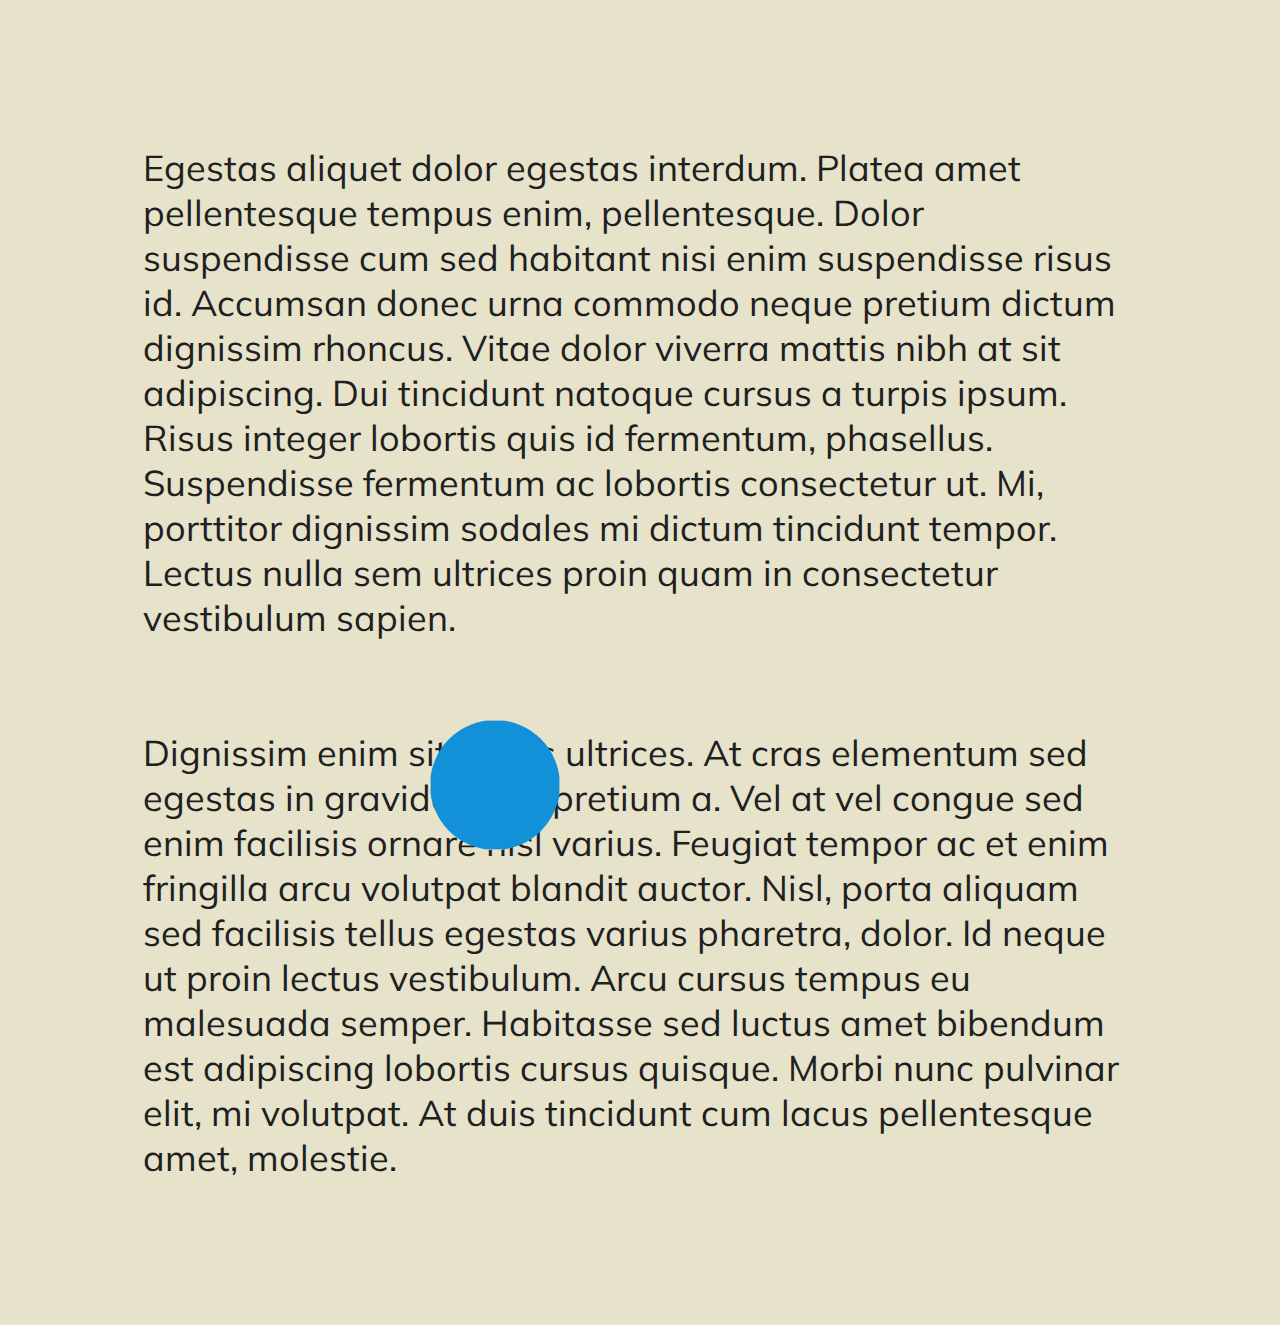
==== classe-02/index.html @ 6a2e502a "Resolução do exercício classe-02 da aula 10 de Front-end." ====
<!DOCTYPE html>
<html lang = "pt-br">
    <head>
        <link rel = "preconnect" href = "https://fonts.googleapis.com" />
        <link rel = "preconnect" href = "https://fonts.gstatic.com" crossorigin />

        <meta charset = "UTF-8" />
        <meta name = "viewport" content = "width=device-width, initial-scale=1.0" />

        <title>Exercício 02 da aula 10 de Front-end.</title>

        <link rel = "stylesheet" href = "style.css" />
        <link href = "https://fonts.googleapis.com/css2?family=Mulish&family=Open+Sans:ital,wght@0,300;0,400;1,700&display=swap" rel = "stylesheet" />

        <script src = "script.js" defer></script>
    </head>

    <body>
        <div class="container">
            <p>
                Egestas aliquet dolor egestas interdum. 
                Platea amet pellentesque tempus enim, pellentesque. 
                Dolor suspendisse cum sed habitant nisi enim suspendisse risus id. 
                Accumsan donec urna commodo neque pretium dictum dignissim rhoncus. 
                Vitae dolor viverra mattis nibh at sit adipiscing.
                Dui tincidunt natoque cursus a turpis ipsum. 
                Risus integer lobortis quis id fermentum, phasellus. 
                Suspendisse fermentum ac lobortis consectetur ut. 
                Mi, porttitor dignissim sodales mi dictum tincidunt tempor. 
                Lectus nulla sem ultrices proin quam in consectetur vestibulum sapien.
            </p>

            <p>
                Dignissim enim sit lectus ultrices. 
                At cras elementum sed egestas in gravida nunc pretium a. 
                Vel at vel congue sed enim facilisis ornare nisl varius. 
                Feugiat tempor ac et enim fringilla arcu volutpat blandit auctor. 
                Nisl, porta aliquam sed facilisis tellus egestas varius pharetra, dolor. 
                Id neque ut proin lectus vestibulum. 
                Arcu cursus tempus eu malesuada semper. 
                Habitasse sed luctus amet bibendum est adipiscing lobortis cursus quisque. 
                Morbi nunc pulvinar elit, mi volutpat. 
                At duis tincidunt cum lacus pellentesque amet, molestie.
            </p>

            <!-- <p>
                Lorem ipsum dolor sit amet consectetur adipisicing elit. 
                Provident praesentium alias quia, cupiditate explicabo, 
                error voluptas architecto nostrum velit nobis quis nesciunt 
                delectus distinctio aperiam cumque ex earum. 
                Debitis, dicta?
                Lorem ipsum dolor sit amet consectetur adipisicing elit. 
                Maxime officiis natus hic vitae! 
                Et eaque nesciunt inventore temporibus impedit dolorem, 
                provident veritatis corporis, laborum dolore minima, unde deleniti rerum dicta?
            </p> -->

            <div class = "modal escondido">
                <h1>FAQ</h1>

                <h2>Et consectetur id</h2>

                <p>Dui egestas vitae dignissim posuere blandit nulla</p>

                <h2>Et consectetur id</h2>

                <p>Dui egestas vitae dignissim posuere blandit nulla</p>
            </div>

            <img class = "interrogacao" src = "assets/interrogacao01.svg" alt = "" />
        </div>
    </body>
</html>
---- classe-02/style.css ----
* {
    margin: 0;
    padding: 0;
    box-sizing: border-box;
}

body {
    background-color: #E6E3CA;
}

.container {
    margin: 145px auto;
    width: 995px;
    display: flex;
    flex-direction: column;
    align-items: center;
}

.container p {
    font-family: 'Mulish', sans-serif;
    font-size: 36px;
    line-height: 45px;
    color: #1F1F1F;
}

.container p + p {
    margin-top: 90px;
}

.container img {
    position: fixed;
    bottom: 50px;
    /* left: 1230px; */
    left: 430px;
    width: 130px;
    height: 130px;
    background-color: #1291D8;
    border-radius: 50%;
}


.modal {
    width: 450px;
    padding: 40px 45px 100px;
    position: fixed;
    bottom: 200px;
    /* left: 1230px; */
    left: 250px;
    font-family: 'Open Sans', sans-serif;
    background: #FFF;
    box-shadow: 0px 4px 24px rgba(17, 145, 216, 0.12);
    border-radius: 12px;
}

.modal h1 {
    margin-bottom: 40px;
    font-size: 42px;
    line-height: 57px;
    color: #000;
}

.modal h2 {
    margin-bottom: 10px;
    font-weight: 400;
    font-size: 30px;
    line-height: 41px;
    color: #000;
}

.modal p {
    margin-bottom: 40px;
    font-weight: 300;
    font-size: 28px;
    line-height: 38px;
    color: #000;
}

.escondido {
    display: none;
}
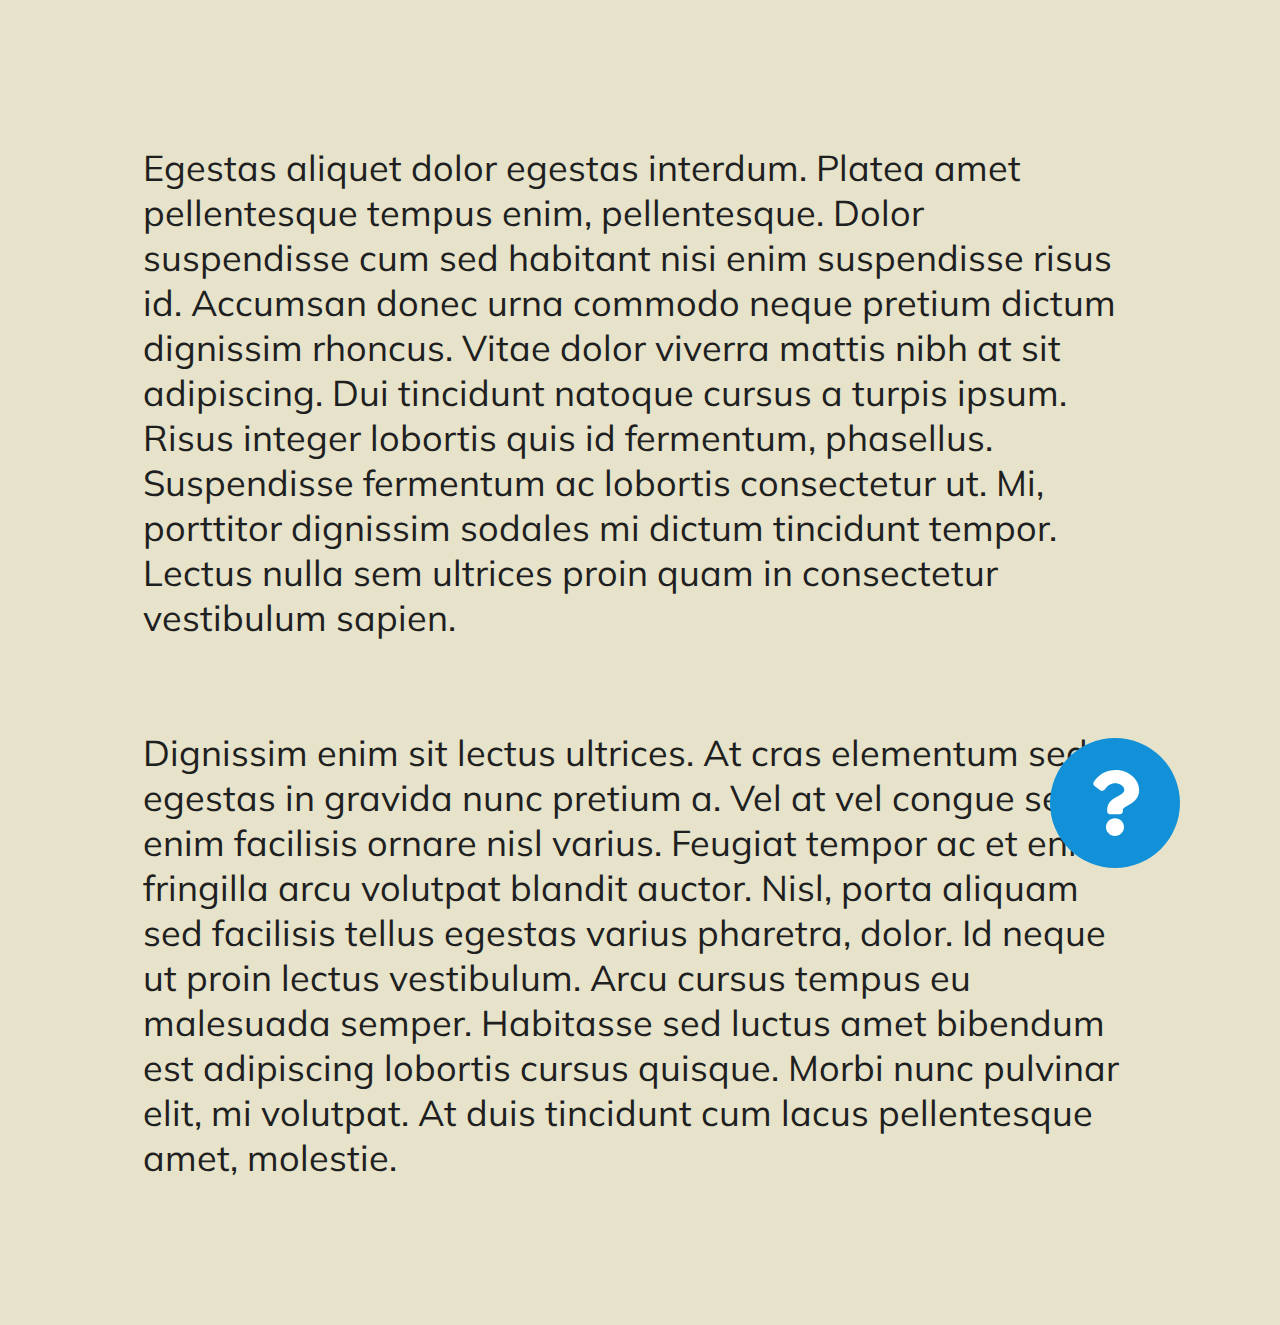
==== commit c611f311: "Correção da posição de imagem no layout e remoção de comentários." ====
--- a/classe-02/index.html
+++ b/classe-02/index.html
@@ -55,6 +55,7 @@
                 provident veritatis corporis, laborum dolore minima, unde deleniti rerum dicta?
             </p> -->
 
+            <!-- Usar fixed e transform para adequar também. -->
             <div class = "modal escondido">
                 <h1>FAQ</h1>
 
--- a/classe-02/style.css
+++ b/classe-02/style.css
@@ -29,23 +29,24 @@
 
 .container img {
     position: fixed;
-    bottom: 50px;
-    /* left: 1230px; */
-    left: 430px;
+    bottom: 2rem;
+    right: 6.25rem;
     width: 130px;
     height: 130px;
-    background-color: #1291D8;
-    border-radius: 50%;
+    cursor: pointer;
+    transition: opacity 0.2s;
 }
 
+.container img:hover {
+    opacity: 0.7;
+}
 
 .modal {
     width: 450px;
     padding: 40px 45px 100px;
     position: fixed;
-    bottom: 200px;
-    /* left: 1230px; */
-    left: 250px;
+    bottom: 12.5rem;
+    right: 3.125rem;
     font-family: 'Open Sans', sans-serif;
     background: #FFF;
     box-shadow: 0px 4px 24px rgba(17, 145, 216, 0.12);
